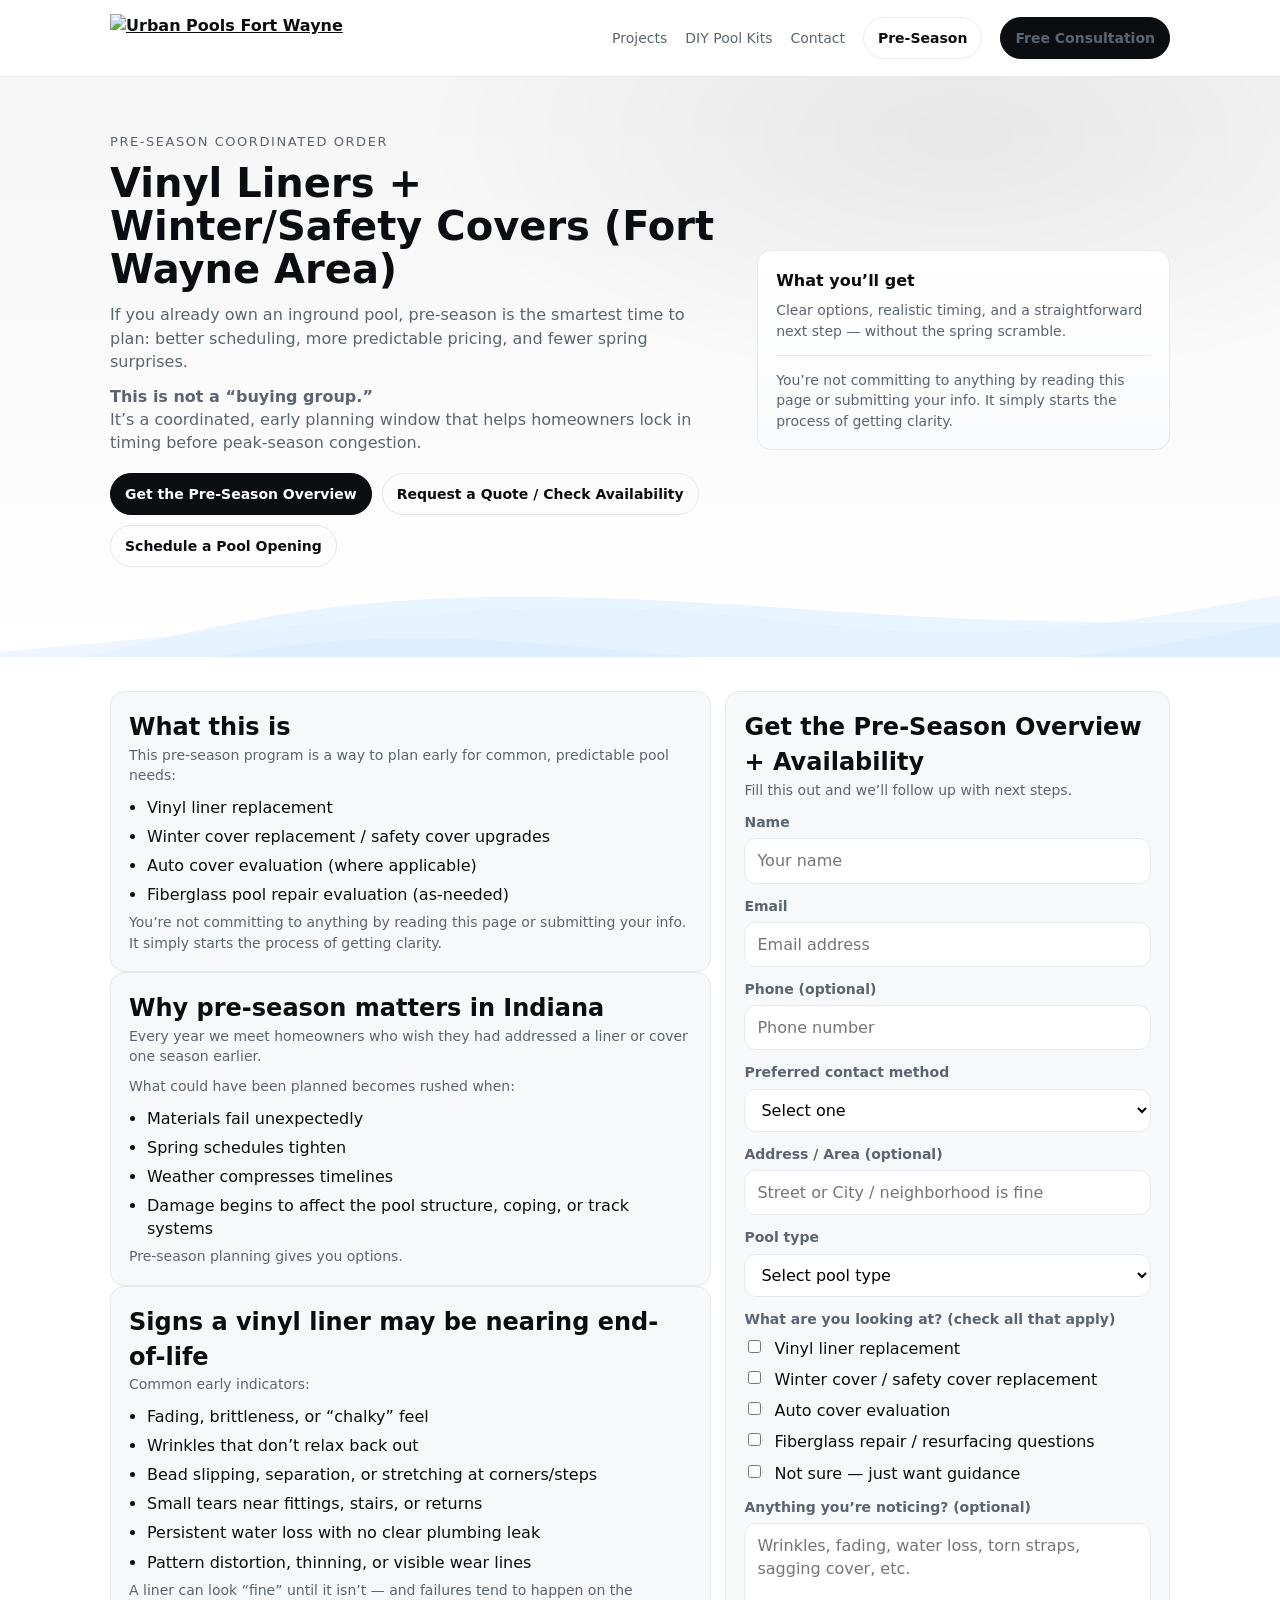
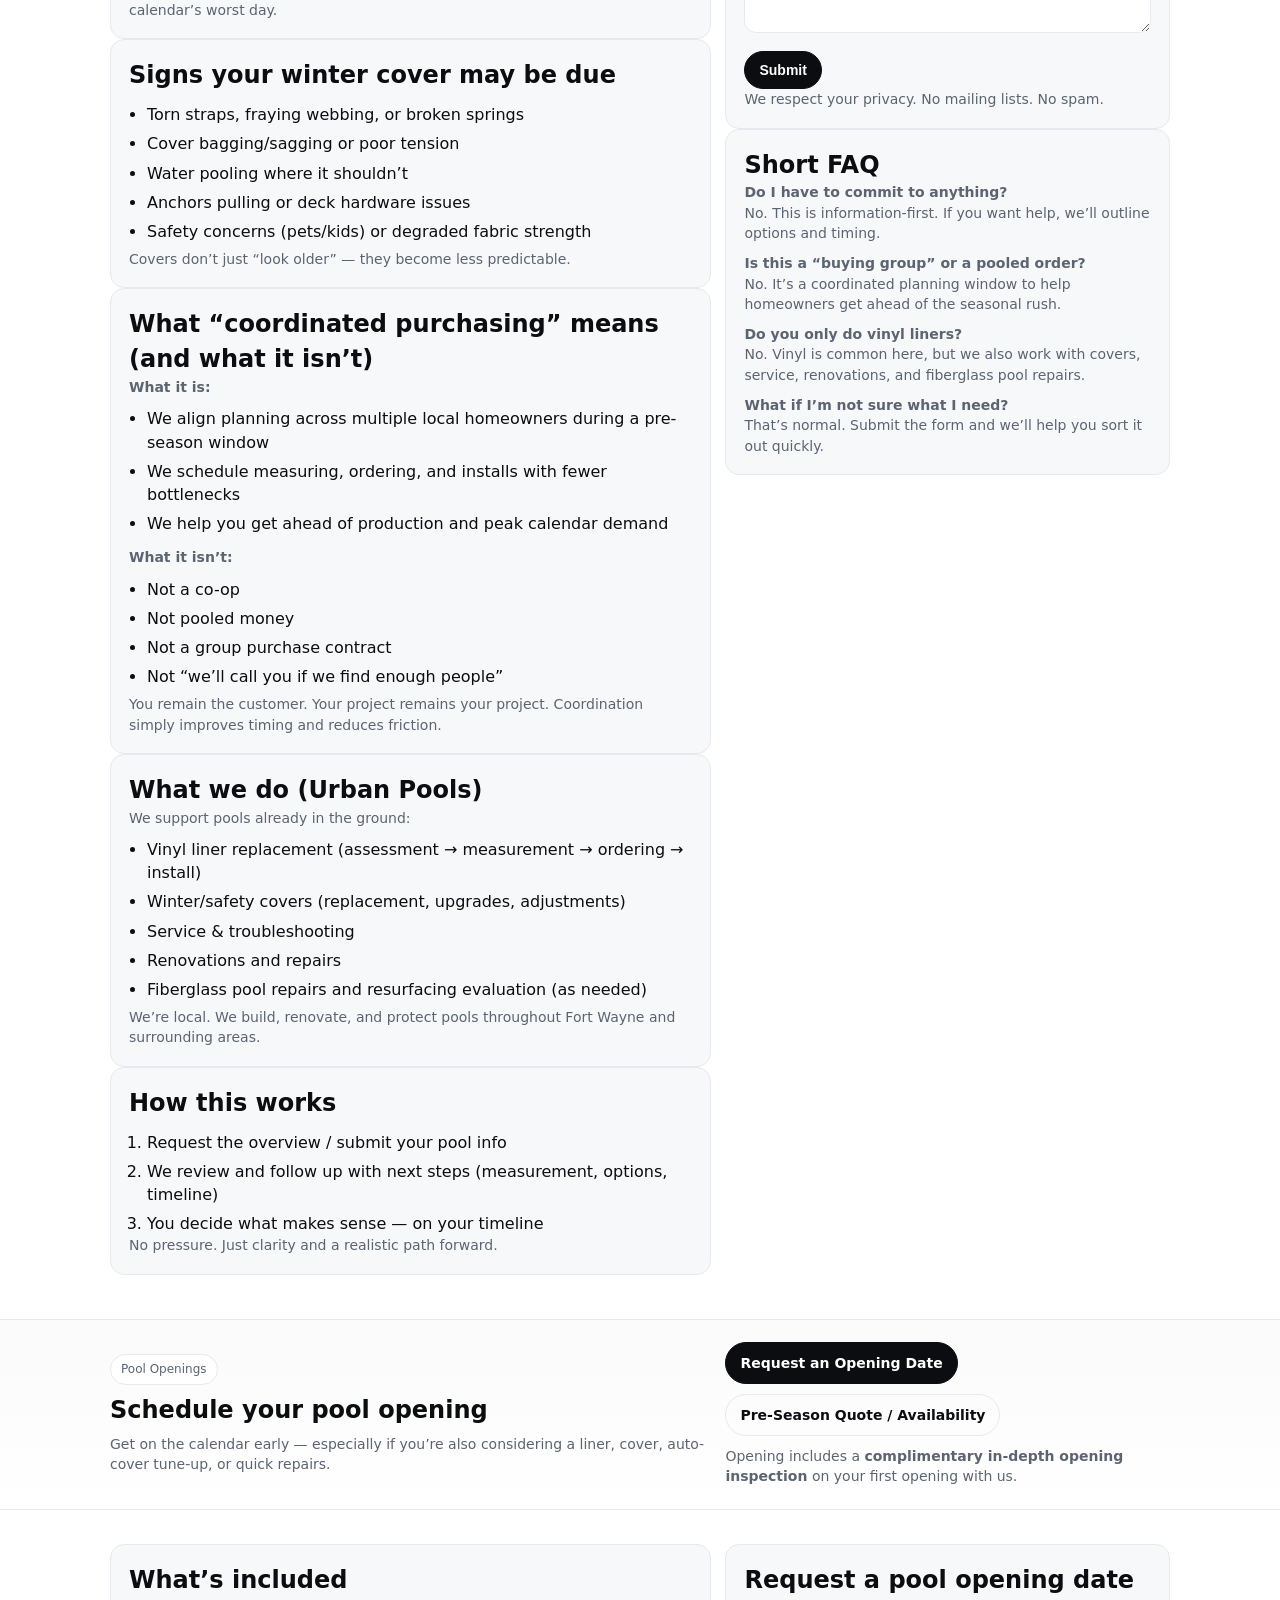
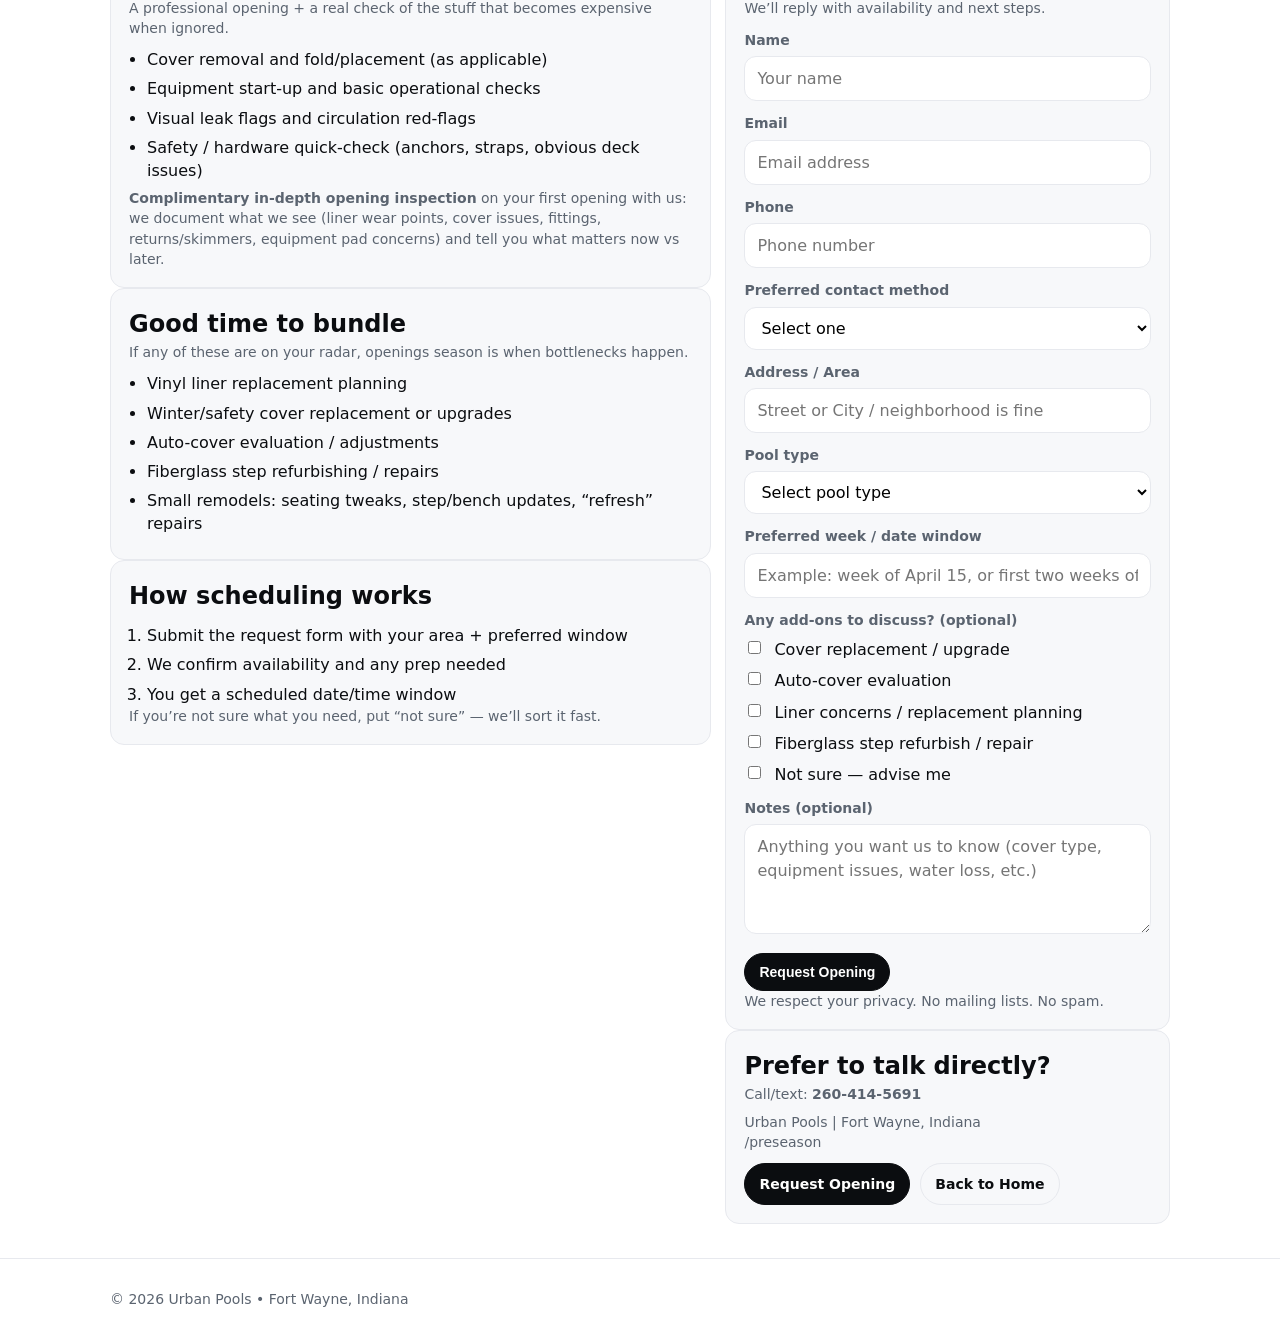
==== openings/index.html @ f2792ec3 "Add Spring Openings top bar + CSS styles" ====
<!doctype html>
<html lang="en">
<head>
  <meta charset="utf-8" />
  <meta name="viewport" content="width=device-width, initial-scale=1" />

  <link rel="icon" href="/favicon.ico" sizes="any">
  <link rel="icon" type="image/png" sizes="32x32" href="/favicon-32x32.png">
  <link rel="icon" type="image/png" sizes="16x16" href="/favicon-16x16.png">
  <link rel="apple-touch-icon" href="/apple-touch-icon.png">

  <title>Pre-Season + Openings | Urban Pools Fort Wayne</title>
  <meta name="description" content="Pre-season planning for vinyl liners and winter/safety covers — plus pool opening scheduling in the Fort Wayne area." />

  <link rel="stylesheet" href="../assets/site.css?v=6" />

  <style>
    /* Page-only layout helpers (keeps shared CSS clean) */
    .twoColPage{
      display:grid;
      grid-template-columns: 1.15fr .85fr;
      gap:14px;
      align-items:start;
    }
    .btnRow{display:flex; gap:10px; flex-wrap:wrap}
    .bullets{margin:10px 0 0; padding-left:18px}
    .bullets li{margin-bottom:6px}
    .fineNote{margin:10px 0 0; color:var(--muted); font-size:14px}
    .field{margin:12px 0}
    .label{display:block; font-weight:600; font-size:14px; margin:0 0 6px}
    .input, .select, .textarea{
      width:100%;
      padding:10px 12px;
      border:1px solid var(--line);
      border-radius:12px;
      font:inherit;
      background:#fff;
    }
    .textarea{min-height:110px; resize:vertical}
    .checkRow{display:flex; gap:10px; align-items:flex-start; margin:8px 0}
    .checkRow input{margin-top:3px}
    .divider{height:1px; background:var(--line); margin:14px 0}
    .ctaMini{font-size:14px; color:var(--muted); margin:8px 0 0}
    .anchor{scroll-margin-top:90px}

    /* Visual separation (no photos needed) */
    .band{
      border-top:1px solid var(--line);
      border-bottom:1px solid var(--line);
      background: linear-gradient(180deg, rgba(11,13,16,.02), rgba(11,13,16,0));
      padding:22px 0;
      margin:10px 0 0;
    }
    .bandGrid{
      display:grid;
      grid-template-columns: 1.15fr .85fr;
      gap:14px;
      align-items:center;
    }
    .tag{
      display:inline-flex;
      font-size:12px;
      color:var(--muted);
      padding:6px 10px;
      border-radius:999px;
      border:1px solid var(--line);
      background:#fff;
      margin-bottom:8px;
    }

    @media (max-width:900px){
      .twoColPage{grid-template-columns:1fr}
      .bandGrid{grid-template-columns:1fr}
    }
  </style>
</head>

<body>

<header>
  <div class="wrap">
    <div class="nav">
      <div class="brand">
        <a href="/" aria-label="Urban Pools Fort Wayne">
          <img src="/assets/urban-pools-logo.png" alt="Urban Pools Fort Wayne" style="height:48px; display:block;" />
        </a>
      </div>

      <button class="menuBtn" aria-label="Open menu" aria-expanded="false" aria-controls="mobileNav">
        Menu
      </button>

      <nav class="links" aria-label="Primary">
        <a href="../#projects">Projects</a>
        <a href="../#diy">DIY Pool Kits</a>
        <a href="../#contact">Contact</a>
        <a class="btn secondary" href="./">Pre-Season</a>
        <a class="btn" href="../#contact">Free Consultation</a>
      </nav>
    </div>

    <nav class="mobileNav" id="mobileNav" aria-label="Mobile navigation">
      <a href="../#projects">Projects</a>
      <a href="../#diy">DIY Pool Kits</a>
      <a href="../#contact">Contact</a>
      <a href="./">Pre-Season</a>
      <a href="../#contact">Free Consultation</a>
    </nav>
  </div>
</header>

<main>

  <!-- HERO -->
  <section class="hero">
    <div class="wrap">
      <div class="heroGrid" style="grid-template-columns: 1.2fr .8fr;">
        <div>
          <div class="kicker">Pre-Season Coordinated Order</div>
          <h1>Vinyl Liners + Winter/Safety Covers (Fort Wayne Area)</h1>
          <p class="lead">
            If you already own an inground pool, pre-season is the smartest time to plan:
            better scheduling, more predictable pricing, and fewer spring surprises.
          </p>
          <p class="lead" style="margin-top:-6px;">
            <strong>This is not a “buying group.”</strong><br/>
            It’s a coordinated, early planning window that helps homeowners lock in timing before peak-season congestion.
          </p>

          <div class="btnRow">
            <a class="btn" href="#overview">Get the Pre-Season Overview</a>
            <a class="btn secondary" href="#preseason-form">Request a Quote / Check Availability</a>
            <a class="btn secondary" href="#openings">Schedule a Pool Opening</a>
          </div>
        </div>

        <aside class="heroCard" aria-label="Quick summary">
          <strong>What you’ll get</strong>
          <p>
            Clear options, realistic timing, and a straightforward next step — without the spring scramble.
          </p>
          <div class="divider"></div>
          <p class="fineNote">
            You’re not committing to anything by reading this page or submitting your info. It simply starts the process of getting clarity.
          </p>
        </aside>
      </div>
    </div>
  </section>

  <!-- PRESEASON CONTENT + FORM -->
  <section class="section">
    <div class="wrap">
      <div class="twoColPage">

        <!-- LEFT: CONTENT -->
        <div>

          <div class="card anchor" id="overview">
            <h2>What this is</h2>
            <p class="sub">This pre-season program is a way to plan early for common, predictable pool needs:</p>
            <ul class="bullets">
              <li>Vinyl liner replacement</li>
              <li>Winter cover replacement / safety cover upgrades</li>
              <li>Auto cover evaluation (where applicable)</li>
              <li>Fiberglass pool repair evaluation (as-needed)</li>
            </ul>
            <p class="fineNote">
              You’re not committing to anything by reading this page or submitting your info. It simply starts the process of getting clarity.
            </p>
          </div>

          <div class="card">
            <h2>Why pre-season matters in Indiana</h2>
            <p class="sub">Every year we meet homeowners who wish they had addressed a liner or cover one season earlier.</p>
            <p style="margin:10px 0 0">What could have been planned becomes rushed when:</p>
            <ul class="bullets">
              <li>Materials fail unexpectedly</li>
              <li>Spring schedules tighten</li>
              <li>Weather compresses timelines</li>
              <li>Damage begins to affect the pool structure, coping, or track systems</li>
            </ul>
            <p class="fineNote">Pre-season planning gives you options.</p>
          </div>

          <div class="card">
            <h2>Signs a vinyl liner may be nearing end-of-life</h2>
            <p class="sub">Common early indicators:</p>
            <ul class="bullets">
              <li>Fading, brittleness, or “chalky” feel</li>
              <li>Wrinkles that don’t relax back out</li>
              <li>Bead slipping, separation, or stretching at corners/steps</li>
              <li>Small tears near fittings, stairs, or returns</li>
              <li>Persistent water loss with no clear plumbing leak</li>
              <li>Pattern distortion, thinning, or visible wear lines</li>
            </ul>
            <p class="fineNote">
              A liner can look “fine” until it isn’t — and failures tend to happen on the calendar’s worst day.
            </p>
          </div>

          <div class="card">
            <h2>Signs your winter cover may be due</h2>
            <ul class="bullets">
              <li>Torn straps, fraying webbing, or broken springs</li>
              <li>Cover bagging/sagging or poor tension</li>
              <li>Water pooling where it shouldn’t</li>
              <li>Anchors pulling or deck hardware issues</li>
              <li>Safety concerns (pets/kids) or degraded fabric strength</li>
            </ul>
            <p class="fineNote">Covers don’t just “look older” — they become less predictable.</p>
          </div>

          <div class="card">
            <h2>What “coordinated purchasing” means (and what it isn’t)</h2>

            <p class="sub" style="margin-top:0"><strong>What it is:</strong></p>
            <ul class="bullets">
              <li>We align planning across multiple local homeowners during a pre-season window</li>
              <li>We schedule measuring, ordering, and installs with fewer bottlenecks</li>
              <li>We help you get ahead of production and peak calendar demand</li>
            </ul>

            <p class="sub" style="margin-top:12px"><strong>What it isn’t:</strong></p>
            <ul class="bullets">
              <li>Not a co-op</li>
              <li>Not pooled money</li>
              <li>Not a group purchase contract</li>
              <li>Not “we’ll call you if we find enough people”</li>
            </ul>

            <p class="fineNote">
              You remain the customer. Your project remains your project. Coordination simply improves timing and reduces friction.
            </p>
          </div>

          <div class="card">
            <h2>What we do (Urban Pools)</h2>
            <p class="sub">We support pools already in the ground:</p>
            <ul class="bullets">
              <li>Vinyl liner replacement (assessment → measurement → ordering → install)</li>
              <li>Winter/safety covers (replacement, upgrades, adjustments)</li>
              <li>Service & troubleshooting</li>
              <li>Renovations and repairs</li>
              <li>Fiberglass pool repairs and resurfacing evaluation (as needed)</li>
            </ul>
            <p class="fineNote">We’re local. We build, renovate, and protect pools throughout Fort Wayne and surrounding areas.</p>
          </div>

          <div class="card">
            <h2>How this works</h2>
            <ol style="margin:10px 0 0; padding-left:18px">
              <li style="margin-bottom:6px">Request the overview / submit your pool info</li>
              <li style="margin-bottom:6px">We review and follow up with next steps (measurement, options, timeline)</li>
              <li>You decide what makes sense — on your timeline</li>
            </ol>
            <p class="fineNote">No pressure. Just clarity and a realistic path forward.</p>
          </div>

        </div>

        <!-- RIGHT: PRESEASON FORM + FAQ -->
        <div>

          <div class="card anchor" id="preseason-form">
            <h2>Get the Pre-Season Overview + Availability</h2>
            <p class="sub">Fill this out and we’ll follow up with next steps.</p>

            <form action="https://formspree.io/f/mwvvewyq" method="POST">
              <div class="field">
                <label class="label" for="ps_name">Name</label>
                <input class="input" id="ps_name" name="name" type="text" placeholder="Your name" autocomplete="name" required />
              </div>

              <div class="field">
                <label class="label" for="ps_email">Email</label>
                <input class="input" id="ps_email" name="email" type="email" placeholder="Email address" autocomplete="email" required />
              </div>

              <div class="field">
                <label class="label" for="ps_phone">Phone (optional)</label>
                <input class="input" id="ps_phone" name="phone" type="tel" placeholder="Phone number" autocomplete="tel" />
              </div>

              <div class="field">
                <label class="label" for="ps_preferred_contact">Preferred contact method</label>
                <select class="select" id="ps_preferred_contact" name="preferred_contact" required>
                  <option value="">Select one</option>
                  <option value="Email">Email</option>
                  <option value="Text">Text</option>
                  <option value="Either">Either is fine</option>
                </select>
              </div>

              <div class="field">
                <label class="label" for="ps_area">Address / Area (optional)</label>
                <input class="input" id="ps_area" name="area" type="text" placeholder="Street or City / neighborhood is fine" autocomplete="street-address" />
              </div>

              <div class="field">
                <label class="label" for="ps_pool_type">Pool type</label>
                <select class="select" id="ps_pool_type" name="pool_type" required>
                  <option value="">Select pool type</option>
                  <option value="Vinyl">Vinyl</option>
                  <option value="Fiberglass">Fiberglass</option>
                  <option value="Concrete">Concrete</option>
                  <option value="Not sure">Not sure</option>
                </select>
              </div>

              <div class="field">
                <div class="label">What are you looking at? (check all that apply)</div>

                <label class="checkRow">
                  <input type="checkbox" name="interests" value="Vinyl liner replacement" />
                  <span>Vinyl liner replacement</span>
                </label>

                <label class="checkRow">
                  <input type="checkbox" name="interests" value="Winter / safety cover replacement" />
                  <span>Winter cover / safety cover replacement</span>
                </label>

                <label class="checkRow">
                  <input type="checkbox" name="interests" value="Auto cover evaluation" />
                  <span>Auto cover evaluation</span>
                </label>

                <label class="checkRow">
                  <input type="checkbox" name="interests" value="Fiberglass repair / resurfacing questions" />
                  <span>Fiberglass repair / resurfacing questions</span>
                </label>

                <label class="checkRow">
                  <input type="checkbox" name="interests" value="Not sure — guidance" />
                  <span>Not sure — just want guidance</span>
                </label>
              </div>

              <div class="field">
                <label class="label" for="ps_message">Anything you’re noticing? (optional)</label>
                <textarea class="textarea" id="ps_message" name="message" placeholder="Wrinkles, fading, water loss, torn straps, sagging cover, etc."></textarea>
              </div>

              <input type="hidden" name="_subject" value="Urban Pools – Pre-Season Lead" />
              <input type="hidden" name="source" value="Preseason Page Form" />

              <button class="btn" type="submit">Submit</button>
              <p class="ctaMini">We respect your privacy. No mailing lists. No spam.</p>
            </form>
          </div>

          <div class="card">
            <h2>Short FAQ</h2>

            <p style="margin:0 0 10px">
              <strong>Do I have to commit to anything?</strong><br/>
              <span style="color:var(--muted)">No. This is information-first. If you want help, we’ll outline options and timing.</span>
            </p>

            <p style="margin:0 0 10px">
              <strong>Is this a “buying group” or a pooled order?</strong><br/>
              <span style="color:var(--muted)">No. It’s a coordinated planning window to help homeowners get ahead of the seasonal rush.</span>
            </p>

            <p style="margin:0 0 10px">
              <strong>Do you only do vinyl liners?</strong><br/>
              <span style="color:var(--muted)">No. Vinyl is common here, but we also work with covers, service, renovations, and fiberglass pool repairs.</span>
            </p>

            <p style="margin:0">
              <strong>What if I’m not sure what I need?</strong><br/>
              <span style="color:var(--muted)">That’s normal. Submit the form and we’ll help you sort it out quickly.</span>
            </p>
          </div>

        </div>

      </div>
    </div>
  </section>

  <!-- OPENINGS BAND (VISUAL BREAK) -->
  <section class="band anchor" id="openings">
    <div class="wrap">
      <div class="bandGrid">
        <div>
          <span class="tag">Pool Openings</span>
          <h2 style="margin:0 0 6px">Schedule your pool opening</h2>
          <p class="sub" style="margin:0">
            Get on the calendar early — especially if you’re also considering a liner, cover, auto-cover tune-up, or quick repairs.
          </p>
        </div>
        <div>
          <div class="btnRow" style="justify-content:flex-start">
            <a class="btn" href="#openings-form">Request an Opening Date</a>
            <a class="btn secondary" href="#preseason-form">Pre-Season Quote / Availability</a>
          </div>
          <p class="fineNote" style="margin-top:10px">
            Opening includes a <strong>complimentary in-depth opening inspection</strong> on your first opening with us.
          </p>
        </div>
      </div>
    </div>
  </section>

  <!-- OPENINGS DETAILS + FORM -->
  <section class="section">
    <div class="wrap">
      <div class="twoColPage">

        <!-- LEFT: OPENINGS CONTENT -->
        <div>

          <div class="card">
            <h2>What’s included</h2>
            <p class="sub">A professional opening + a real check of the stuff that becomes expensive when ignored.</p>
            <ul class="bullets">
              <li>Cover removal and fold/placement (as applicable)</li>
              <li>Equipment start-up and basic operational checks</li>
              <li>Visual leak flags and circulation red-flags</li>
              <li>Safety / hardware quick-check (anchors, straps, obvious deck issues)</li>
            </ul>
            <p class="fineNote">
              <strong>Complimentary in-depth opening inspection</strong> on your first opening with us:
              we document what we see (liner wear points, cover issues, fittings, returns/skimmers, equipment pad concerns)
              and tell you what matters now vs later.
            </p>
          </div>

          <div class="card">
            <h2>Good time to bundle</h2>
            <p class="sub">If any of these are on your radar, openings season is when bottlenecks happen.</p>
            <ul class="bullets">
              <li>Vinyl liner replacement planning</li>
              <li>Winter/safety cover replacement or upgrades</li>
              <li>Auto-cover evaluation / adjustments</li>
              <li>Fiberglass step refurbishing / repairs</li>
              <li>Small remodels: seating tweaks, step/bench updates, “refresh” repairs</li>
            </ul>
          </div>

          <div class="card">
            <h2>How scheduling works</h2>
            <ol style="margin:10px 0 0; padding-left:18px">
              <li style="margin-bottom:6px">Submit the request form with your area + preferred window</li>
              <li style="margin-bottom:6px">We confirm availability and any prep needed</li>
              <li>You get a scheduled date/time window</li>
            </ol>
            <p class="fineNote">If you’re not sure what you need, put “not sure” — we’ll sort it fast.</p>
          </div>

        </div>

        <!-- RIGHT: OPENINGS FORM -->
        <div>

          <div class="card anchor" id="openings-form">
            <h2>Request a pool opening date</h2>
            <p class="sub">We’ll reply with availability and next steps.</p>

            <form action="https://formspree.io/f/mwvvewyq" method="POST">

              <div class="field">
                <label class="label" for="op_name">Name</label>
                <input class="input" id="op_name" name="name" type="text" placeholder="Your name" autocomplete="name" required />
              </div>

              <div class="field">
                <label class="label" for="op_email">Email</label>
                <input class="input" id="op_email" name="email" type="email" placeholder="Email address" autocomplete="email" required />
              </div>

              <div class="field">
                <label class="label" for="op_phone">Phone</label>
                <input class="input" id="op_phone" name="phone" type="tel" placeholder="Phone number" autocomplete="tel" required />
              </div>

              <div class="field">
                <label class="label" for="op_preferred_contact">Preferred contact method</label>
                <select class="select" id="op_preferred_contact" name="preferred_contact" required>
                  <option value="">Select one</option>
                  <option value="Text">Text</option>
                  <option value="Email">Email</option>
                  <option value="Either">Either is fine</option>
                </select>
              </div>

              <div class="field">
                <label class="label" for="op_area">Address / Area</label>
                <input class="input" id="op_area" name="area" type="text" placeholder="Street or City / neighborhood is fine" autocomplete="street-address" required />
              </div>

              <div class="field">
                <label class="label" for="op_pool_type">Pool type</label>
                <select class="select" id="op_pool_type" name="pool_type" required>
                  <option value="">Select pool type</option>
                  <option value="Vinyl">Vinyl</option>
                  <option value="Fiberglass">Fiberglass</option>
                  <option value="Concrete">Concrete</option>
                  <option value="Not sure">Not sure</option>
                </select>
              </div>

              <div class="field">
                <label class="label" for="op_window">Preferred week / date window</label>
                <input class="input" id="op_window" name="preferred_window" type="text" placeholder="Example: week of April 15, or first two weeks of May" required />
              </div>

              <div class="field">
                <div class="label">Any add-ons to discuss? (optional)</div>

                <label class="checkRow">
                  <input type="checkbox" name="openings_addons" value="Cover replacement / upgrade" />
                  <span>Cover replacement / upgrade</span>
                </label>

                <label class="checkRow">
                  <input type="checkbox" name="openings_addons" value="Auto-cover evaluation" />
                  <span>Auto-cover evaluation</span>
                </label>

                <label class="checkRow">
                  <input type="checkbox" name="openings_addons" value="Liner concerns / replacement planning" />
                  <span>Liner concerns / replacement planning</span>
                </label>

                <label class="checkRow">
                  <input type="checkbox" name="openings_addons" value="Fiberglass step refurbish / repair" />
                  <span>Fiberglass step refurbish / repair</span>
                </label>

                <label class="checkRow">
                  <input type="checkbox" name="openings_addons" value="Not sure — advise me" />
                  <span>Not sure — advise me</span>
                </label>
              </div>

              <div class="field">
                <label class="label" for="op_message">Notes (optional)</label>
                <textarea class="textarea" id="op_message" name="message" placeholder="Anything you want us to know (cover type, equipment issues, water loss, etc.)"></textarea>
              </div>

              <input type="hidden" name="_subject" value="Urban Pools – Pool Opening Request" />
              <input type="hidden" name="source" value="Preseason Page – Openings Form" />

              <button class="btn" type="submit">Request Opening</button>
              <p class="ctaMini">We respect your privacy. No mailing lists. No spam.</p>

            </form>
          </div>

          <div class="card">
            <h2>Prefer to talk directly?</h2>
            <p class="sub">Call/text: <strong>260-414-5691</strong></p>
            <p class="fineNote" style="margin-top:8px">
              Urban Pools | Fort Wayne, Indiana<br/>
              <span style="color:var(--muted)">/preseason</span>
            </p>
            <div class="btnRow" style="margin-top:10px">
              <a class="btn" href="#openings-form">Request Opening</a>
              <a class="btn secondary" href="../">Back to Home</a>
            </div>
          </div>

        </div>

      </div>
    </div>
  </section>

</main>

<footer>
  <div class="wrap">
    © <span id="y"></span> Urban Pools • Fort Wayne, Indiana
  </div>
</footer>

<script>
  document.getElementById("y").textContent = new Date().getFullYear();

  const btn = document.querySelector(".menuBtn");
  const mobileNav = document.getElementById("mobileNav");

  if (btn && mobileNav) {
    btn.addEventListener("click", () => {
      const open = mobileNav.style.display === "block";
      mobileNav.style.display = open ? "none" : "block";
      btn.setAttribute("aria-expanded", open ? "false" : "true");
      btn.textContent = open ? "Menu" : "Close";
    });
  }
</script>

</body>
</html>
---- assets/site.css ----
:root{
  --bg:#ffffff;
  --text:#0b0d10;
  --muted:#5b6470;
  --line:#e7e9ee;
  --card:#f7f8fa;
  --btn:#0b0d10;
  --btnText:#ffffff;
  --max:1100px;
  --r:14px;
}

*{box-sizing:border-box}

body{
  margin:0;
  font-family: ui-sans-serif, system-ui, -apple-system, Segoe UI, Roboto, Arial;
  color:var(--text);
  background:var(--bg);
  line-height:1.45;
}

a{color:inherit}
.wrap{max-width:var(--max); margin:0 auto; padding:0 20px}

/* HEADER */
header{
  position:sticky; top:0; z-index:30;
  background:rgba(255,255,255,.92);
  border-bottom:1px solid var(--line);
}
.nav{
  display:flex; align-items:center; justify-content:space-between;
  padding:14px 0;
  gap:14px;
}
.brand{
  font-weight:700;
  white-space:nowrap;
  overflow:hidden;
  text-overflow:ellipsis;
  max-width:60vw;
}
.links{display:flex; gap:18px; align-items:center; font-size:14px}
.links a{text-decoration:none; color:var(--muted)}
.links a:hover{color:var(--text)}

/* BUTTONS */
.btn{
  display:inline-flex;
  align-items:center;
  justify-content:center;
  padding:10px 14px;
  border-radius:999px;
  background:var(--btn);
  color:var(--btnText);
  text-decoration:none;
  font-weight:600;
  font-size:14px;
  border:1px solid var(--btn);
  white-space:nowrap;
}
.btn.secondary{
  background:transparent;
  color:var(--text);
  border:1px solid var(--line);
}

.btnRow{display:flex; gap:10px; flex-wrap:wrap}

/* Mobile menu */
.menuBtn{
  display:none;
  padding:10px 14px;
  border-radius:999px;
  border:1px solid var(--line);
  background:#fff;
  font-weight:600;
  font-size:14px;
  white-space:nowrap;
}
.mobileNav{
  display:none;
  border-top:1px solid var(--line);
  padding:10px 0 14px;
}
.mobileNav a{
  display:block;
  padding:10px 0;
  text-decoration:none;
  color:var(--text);
}
.mobileNav a + a{ border-top:1px solid var(--line); }

/* HERO (graphic wave background) */
.hero{
  position:relative;
  overflow:hidden;
  padding:56px 0 90px;
  background:
    radial-gradient(900px 420px at 75% 10%, rgba(0,0,0,.06), transparent 60%),
    linear-gradient(180deg, rgba(11,13,16,.04), rgba(11,13,16,0));
}

/* IMPORTANT: wave BEHIND content */
.hero::after{
  content:"";
  position:absolute;
  left:0; right:0;
  bottom:-80px;
  height:260px;
  background-repeat:no-repeat;
  background-position:center bottom;
  background-size:cover;
  opacity:.70;
  pointer-events:none;
  z-index:0; /* behind */
  background-image:url("data:image/svg+xml,%3Csvg xmlns='http://www.w3.org/2000/svg' viewBox='0 0 1440 320'%3E%3Cpath fill='%23e7f2ff' d='M0,224L60,218.7C120,213,240,203,360,192C480,181,600,171,720,176C840,181,960,203,1080,202.7C1200,203,1320,181,1380,170.7L1440,160L1440,320L0,320Z'/%3E%3Cpath fill='%23d6ecff' fill-opacity='.75' d='M0,256L60,240C120,224,240,192,360,176C480,160,600,160,720,165.3C840,171,960,181,1080,186.7C1200,192,1320,192,1380,192L1440,192L1440,320L0,320Z'/%3E%3Cpath fill='%23c5e4ff' fill-opacity='.55' d='M0,288L60,272C120,256,240,224,360,213.3C480,203,600,213,720,224C840,235,960,245,1080,240C1200,235,1320,213,1380,202.7L1440,192L1440,320L0,320Z'/%3E%3C/svg%3E");
}

/* Content above wave */
.hero .wrap{ position:relative; z-index:2; }

.heroGrid{
  display:grid;
  grid-template-columns: 1fr; /* default for single-column pages */
  gap:28px;
  align-items:center;
}

/* Only home page uses this */
.heroGrid.twoCol{
  grid-template-columns: 1.2fr .8fr;
}

.heroCard{
  border:1px solid var(--line);
  background:linear-gradient(180deg,#fff, #fafbfc);
  border-radius:var(--r);
  padding:18px;
}
.heroCard strong{display:block; margin-bottom:8px}
.heroCard p{margin:0; color:var(--muted); font-size:14px}

.kicker{color:var(--muted); font-size:13px; letter-spacing:.12em; text-transform:uppercase}
h1{margin:10px 0 12px; font-size:40px; line-height:1.08}
.lead{margin:0 0 18px; color:var(--muted); font-size:16px}

.note{margin:14px 0 0; color:var(--muted); font-size:14px}

.pillRow{display:flex; flex-wrap:wrap; gap:8px; margin:10px 0 22px}
.pill{
  font-size:12px;
  color:var(--muted);
  padding:7px 10px;
  border-radius:999px;
  border:1px solid var(--line);
  background:#fff;
}

/* CONTENT */
.section{padding:34px 0}

.sectionHead{
  display:flex;
  align-items:flex-end;
  justify-content:space-between;
  gap:14px;
  margin-bottom:14px;
}

h2{margin:0; font-size:24px}
.sub{margin:0; color:var(--muted); font-size:14px}

.grid3{
  display:grid;
  grid-template-columns:repeat(3, 1fr);
  gap:14px;
}
.card{
  border:1px solid var(--line);
  background:var(--card);
  border-radius:var(--r);
  padding:18px;
  min-height:160px;
}
.card h3{margin:0 0 8px; font-size:16px}
.card p{margin:0; color:var(--muted); font-size:14px}

.bullets{margin:10px 0 0; padding-left:18px}
.bullets li{margin:0 0 6px}

/* CTA band */
.ctaBand{
  border-top:1px solid var(--line);
  border-bottom:1px solid var(--line);
  background:#fff;
  padding:22px 0;
}
.ctaRow{
  display:flex;
  align-items:center;
  justify-content:space-between;
  gap:14px;
  flex-wrap:wrap;
}
.ctaRow .left{ max-width:720px; }

/* Footer grid */
.footerGrid{
  display:grid;
  grid-template-columns: 1.2fr .8fr;
  gap:16px;
  align-items:start;
}

.fine{font-size:12px; color:#7b8593}

footer{
  padding:30px 0;
  font-size:14px;
  color:var(--muted);
  border-top:1px solid var(--line);
}

/* --- Visual upgrades (imagery + form) --- */
.heroPhoto{
  width:100%;
  height:220px;
  object-fit:cover;
  border-radius:calc(var(--r) - 6px);
  border:1px solid var(--line);
  margin:0 0 12px;
}

.mediaCard{padding:0; overflow:hidden}
.mediaCard > h3, .mediaCard > p, .mediaCard > .fine{padding:0 18px}
.mediaCard > h3{margin-top:14px}
.mediaCard > p{padding-bottom:18px}

.cardPhoto{
  width:100%;
  height:160px;
  object-fit:cover;
  display:block;
  border-bottom:1px solid var(--line);
}

.contactGrid{
  display:grid;
  grid-template-columns: 1.2fr .8fr;
  gap:14px;
  align-items:start;
}
.stack{display:grid; gap:14px}

.contactForm{margin-top:14px}
.field{margin-bottom:12px}
.fieldRow{
  display:grid;
  grid-template-columns: 1fr 1fr;
  gap:12px;
}
.label{display:block; font-size:13px; color:var(--muted); margin:0 0 6px}
.input, .textarea, .select{
  width:100%;
  border:1px solid var(--line);
  border-radius:14px;
  padding:11px 12px;
  font:inherit;
  background:#fff;
}
.textarea{resize:vertical; min-height:110px}

/* =========================
   Top Openings Bar (temporary)
   ========================= */
.topBar{
  background:rgba(255,255,255,.96);
  border-bottom:1px solid var(--line);
}

.topBarRow{
  display:flex;
  align-items:center;
  justify-content:space-between;
  gap:14px;
  padding:10px 0;
}

.topBarLeft{
  display:flex;
  flex-direction:column;
  gap:4px;
  min-width: 280px;
}

.topBarKicker{
  color:var(--muted);
  font-size:12px;
  letter-spacing:.12em;
  text-transform:uppercase;
}

.topBarSub{
  color:var(--text);
  font-size:14px;
}

.topBarForm{
  display:flex;
  align-items:center;
  gap:10px;
  flex-wrap:wrap;
  justify-content:flex-end;
}

.topInput, .topSelect{
  border:1px solid var(--line);
  background:#fff;
  border-radius:999px;
  padding:10px 12px;
  font:inherit;
  font-size:14px;
  min-width: 180px;
}

.topSelect{ min-width: 200px; }

.topBtn{
  display:inline-flex;
  align-items:center;
  justify-content:center;
  padding:10px 14px;
  border-radius:999px;
  background:var(--btn);
  color:var(--btnText);
  border:1px solid var(--btn);
  font-weight:600;
  font-size:14px;
  cursor:pointer;
  white-space:nowrap;
}

.ctaMini{
  margin:10px 0 0;
  font-size:12px;
  color:#7b8593;
}

/* Accessibility helper */
.srOnly{
  position:absolute !important;
  width:1px; height:1px;
  padding:0; margin:-1px;
  overflow:hidden;
  clip:rect(0,0,0,0);
  white-space:nowrap;
  border:0;
}

@media (max-width:900px){
  h1{font-size:34px}
  .links{display:none}
  .menuBtn{display:inline-flex; align-items:center; justify-content:center;}
  .heroGrid.twoCol{ grid-template-columns:1fr; }
  .grid3{ grid-template-columns:1fr; }
  .footerGrid{ grid-template-columns:1fr; }
  .heroPhoto{height:200px}
  .contactGrid{grid-template-columns:1fr}
  .fieldRow{grid-template-columns:1fr}
  .cardPhoto{height:170px}

  .topBarRow{ flex-direction:column; align-items:flex-start; gap:10px; }
  .topBarLeft{ min-width: unset; }
  .topBarForm{ width:100%; justify-content:flex-start; }
  .topInput, .topSelect{ min-width:0; width:100%; }
  .topBtn{ width:100%; }
}

@media (min-width: 901px){
  .links{ display:flex; }
  .menuBtn{ display:none; }
  .mobileNav{ display:none !important; }
}
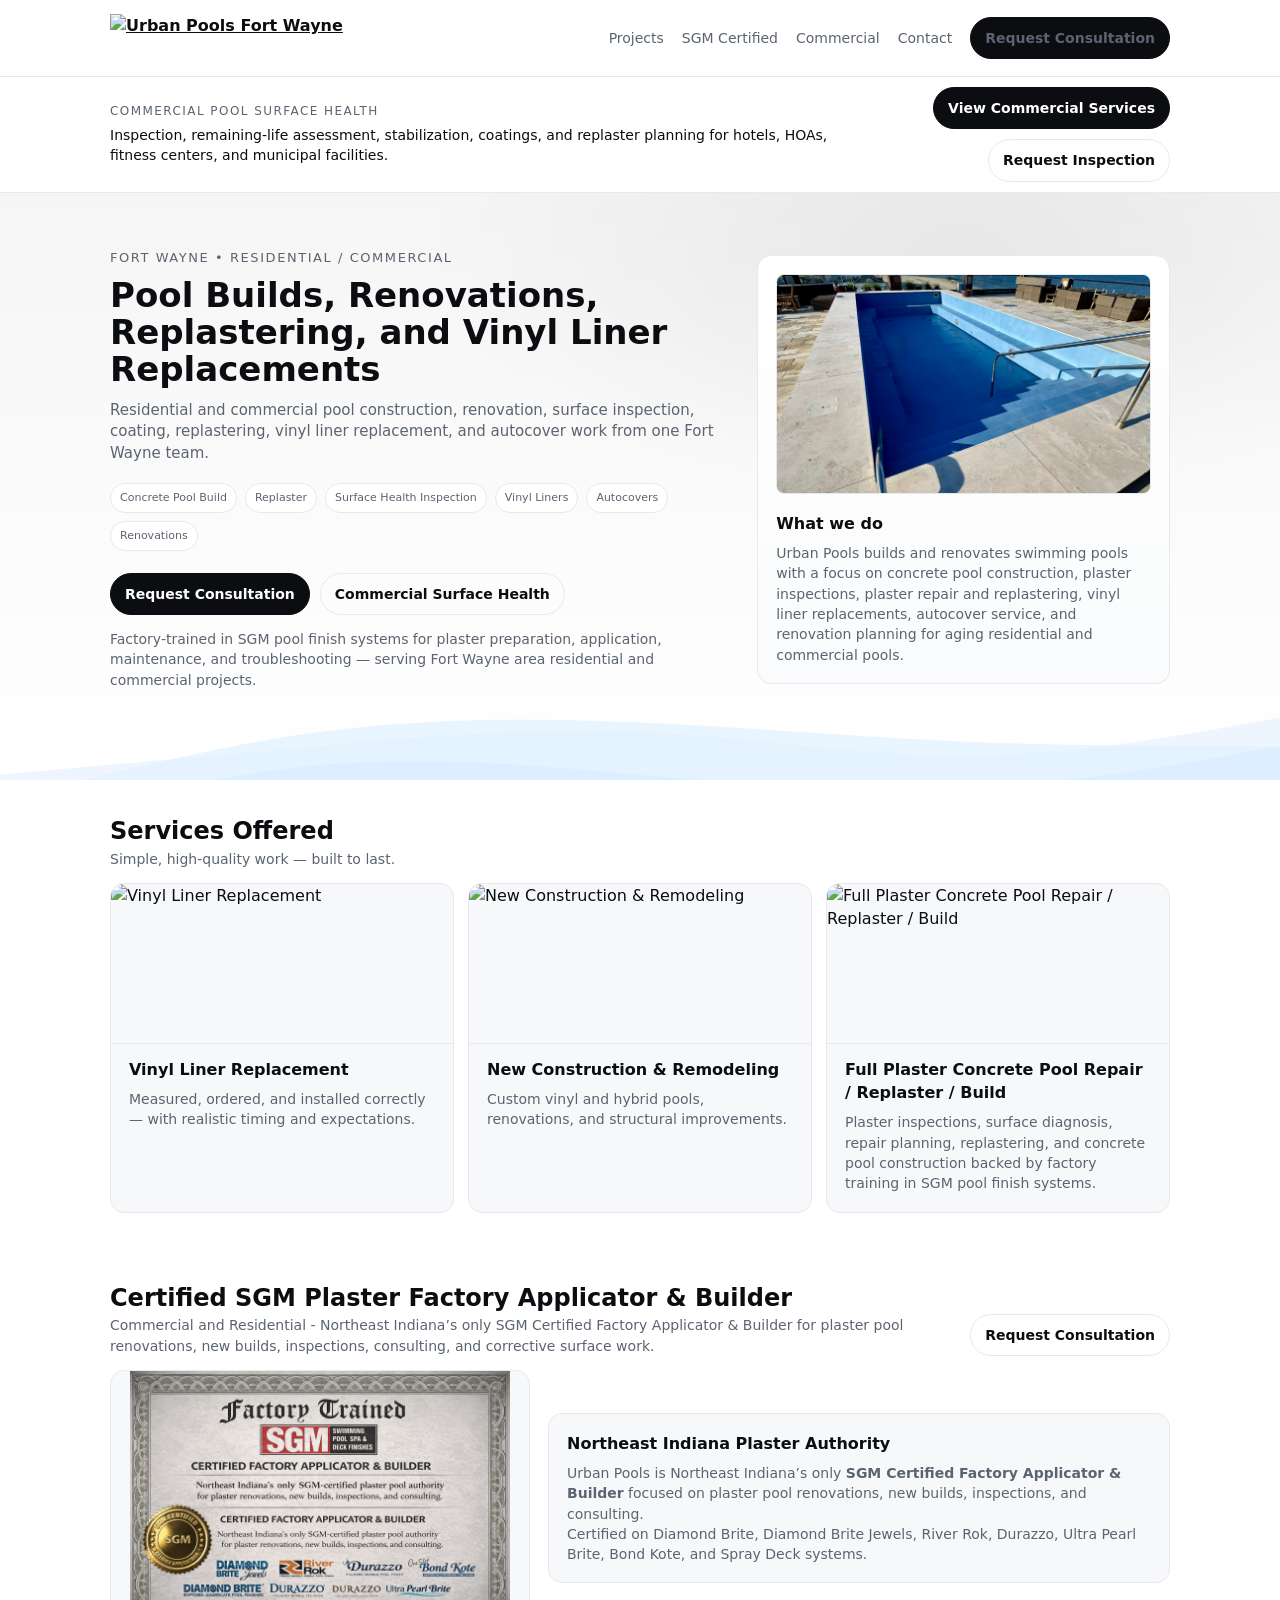
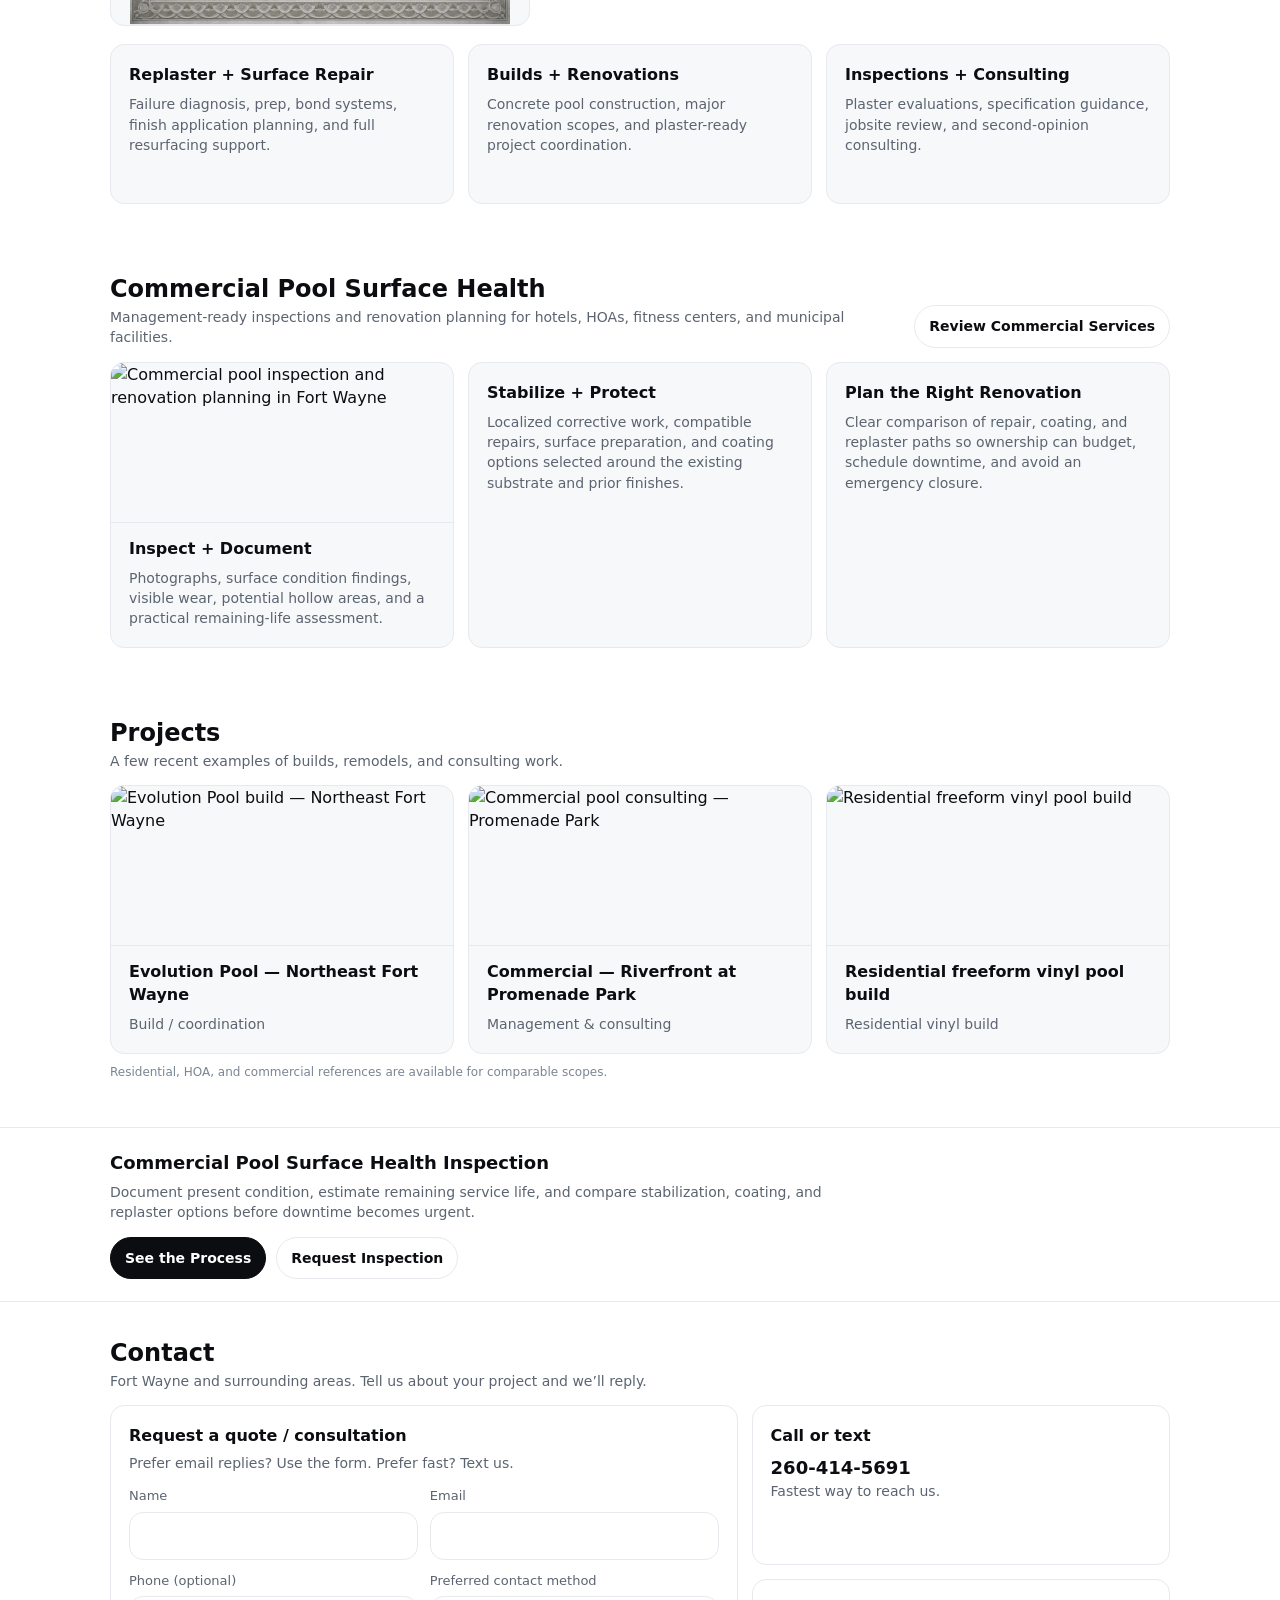
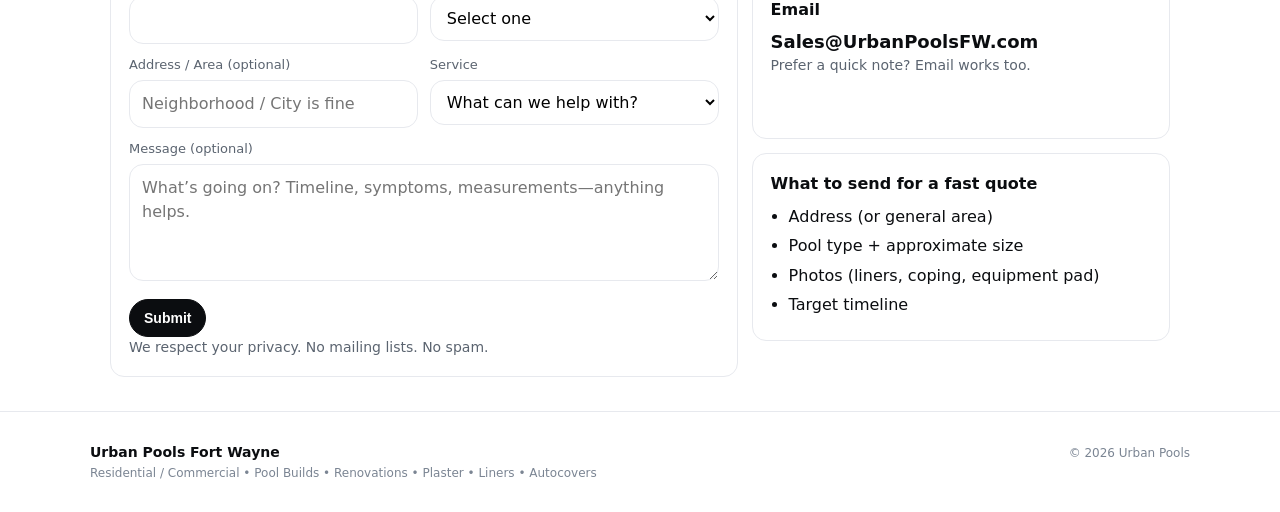
==== commit e6f32a56: "Replace seasonal content with commercial surface services" ====
--- a/openings/index.html
+++ b/openings/index.html
@@ -3,595 +3,16 @@
 <head>
   <meta charset="utf-8" />
   <meta name="viewport" content="width=device-width, initial-scale=1" />
-
-  <link rel="icon" href="/favicon.ico" sizes="any">
-  <link rel="icon" type="image/png" sizes="32x32" href="/favicon-32x32.png">
-  <link rel="icon" type="image/png" sizes="16x16" href="/favicon-16x16.png">
-  <link rel="apple-touch-icon" href="/apple-touch-icon.png">
-
-  <title>Pre-Season + Openings | Urban Pools Fort Wayne</title>
-  <meta name="description" content="Pre-season planning for vinyl liners and winter/safety covers — plus pool opening scheduling in the Fort Wayne area." />
-
-  <link rel="stylesheet" href="../assets/site.css?v=6" />
-
-  <style>
-    /* Page-only layout helpers (keeps shared CSS clean) */
-    .twoColPage{
-      display:grid;
-      grid-template-columns: 1.15fr .85fr;
-      gap:14px;
-      align-items:start;
-    }
-    .btnRow{display:flex; gap:10px; flex-wrap:wrap}
-    .bullets{margin:10px 0 0; padding-left:18px}
-    .bullets li{margin-bottom:6px}
-    .fineNote{margin:10px 0 0; color:var(--muted); font-size:14px}
-    .field{margin:12px 0}
-    .label{display:block; font-weight:600; font-size:14px; margin:0 0 6px}
-    .input, .select, .textarea{
-      width:100%;
-      padding:10px 12px;
-      border:1px solid var(--line);
-      border-radius:12px;
-      font:inherit;
-      background:#fff;
-    }
-    .textarea{min-height:110px; resize:vertical}
-    .checkRow{display:flex; gap:10px; align-items:flex-start; margin:8px 0}
-    .checkRow input{margin-top:3px}
-    .divider{height:1px; background:var(--line); margin:14px 0}
-    .ctaMini{font-size:14px; color:var(--muted); margin:8px 0 0}
-    .anchor{scroll-margin-top:90px}
-
-    /* Visual separation (no photos needed) */
-    .band{
-      border-top:1px solid var(--line);
-      border-bottom:1px solid var(--line);
-      background: linear-gradient(180deg, rgba(11,13,16,.02), rgba(11,13,16,0));
-      padding:22px 0;
-      margin:10px 0 0;
-    }
-    .bandGrid{
-      display:grid;
-      grid-template-columns: 1.15fr .85fr;
-      gap:14px;
-      align-items:center;
-    }
-    .tag{
-      display:inline-flex;
-      font-size:12px;
-      color:var(--muted);
-      padding:6px 10px;
-      border-radius:999px;
-      border:1px solid var(--line);
-      background:#fff;
-      margin-bottom:8px;
-    }
-
-    @media (max-width:900px){
-      .twoColPage{grid-template-columns:1fr}
-      .bandGrid{grid-template-columns:1fr}
-    }
-  </style>
+  <title>Urban Pools Fort Wayne</title>
+  <meta name="robots" content="noindex,follow" />
+  <link rel="canonical" href="https://urbanpoolsfw.com/" />
+  <meta http-equiv="refresh" content="0; url=/" />
+  <script>window.location.replace("/");</script>
 </head>
-
 <body>
-
-<header>
-  <div class="wrap">
-    <div class="nav">
-      <div class="brand">
-        <a href="/" aria-label="Urban Pools Fort Wayne">
-          <img src="/assets/urban-pools-logo.png" alt="Urban Pools Fort Wayne" style="height:48px; display:block;" />
-        </a>
-      </div>
-
-      <button class="menuBtn" aria-label="Open menu" aria-expanded="false" aria-controls="mobileNav">
-        Menu
-      </button>
-
-      <nav class="links" aria-label="Primary">
-        <a href="../#projects">Projects</a>
-        <a href="../#diy">DIY Pool Kits</a>
-        <a href="../#contact">Contact</a>
-        <a class="btn secondary" href="./">Pre-Season</a>
-        <a class="btn" href="../#contact">Free Consultation</a>
-      </nav>
-    </div>
-
-    <nav class="mobileNav" id="mobileNav" aria-label="Mobile navigation">
-      <a href="../#projects">Projects</a>
-      <a href="../#diy">DIY Pool Kits</a>
-      <a href="../#contact">Contact</a>
-      <a href="./">Pre-Season</a>
-      <a href="../#contact">Free Consultation</a>
-    </nav>
-  </div>
-</header>
-
-<main>
-
-  <!-- HERO -->
-  <section class="hero">
-    <div class="wrap">
-      <div class="heroGrid" style="grid-template-columns: 1.2fr .8fr;">
-        <div>
-          <div class="kicker">Pre-Season Coordinated Order</div>
-          <h1>Vinyl Liners + Winter/Safety Covers (Fort Wayne Area)</h1>
-          <p class="lead">
-            If you already own an inground pool, pre-season is the smartest time to plan:
-            better scheduling, more predictable pricing, and fewer spring surprises.
-          </p>
-          <p class="lead" style="margin-top:-6px;">
-            <strong>This is not a “buying group.”</strong><br/>
-            It’s a coordinated, early planning window that helps homeowners lock in timing before peak-season congestion.
-          </p>
-
-          <div class="btnRow">
-            <a class="btn" href="#overview">Get the Pre-Season Overview</a>
-            <a class="btn secondary" href="#preseason-form">Request a Quote / Check Availability</a>
-            <a class="btn secondary" href="#openings">Schedule a Pool Opening</a>
-          </div>
-        </div>
-
-        <aside class="heroCard" aria-label="Quick summary">
-          <strong>What you’ll get</strong>
-          <p>
-            Clear options, realistic timing, and a straightforward next step — without the spring scramble.
-          </p>
-          <div class="divider"></div>
-          <p class="fineNote">
-            You’re not committing to anything by reading this page or submitting your info. It simply starts the process of getting clarity.
-          </p>
-        </aside>
-      </div>
-    </div>
-  </section>
-
-  <!-- PRESEASON CONTENT + FORM -->
-  <section class="section">
-    <div class="wrap">
-      <div class="twoColPage">
-
-        <!-- LEFT: CONTENT -->
-        <div>
-
-          <div class="card anchor" id="overview">
-            <h2>What this is</h2>
-            <p class="sub">This pre-season program is a way to plan early for common, predictable pool needs:</p>
-            <ul class="bullets">
-              <li>Vinyl liner replacement</li>
-              <li>Winter cover replacement / safety cover upgrades</li>
-              <li>Auto cover evaluation (where applicable)</li>
-              <li>Fiberglass pool repair evaluation (as-needed)</li>
-            </ul>
-            <p class="fineNote">
-              You’re not committing to anything by reading this page or submitting your info. It simply starts the process of getting clarity.
-            </p>
-          </div>
-
-          <div class="card">
-            <h2>Why pre-season matters in Indiana</h2>
-            <p class="sub">Every year we meet homeowners who wish they had addressed a liner or cover one season earlier.</p>
-            <p style="margin:10px 0 0">What could have been planned becomes rushed when:</p>
-            <ul class="bullets">
-              <li>Materials fail unexpectedly</li>
-              <li>Spring schedules tighten</li>
-              <li>Weather compresses timelines</li>
-              <li>Damage begins to affect the pool structure, coping, or track systems</li>
-            </ul>
-            <p class="fineNote">Pre-season planning gives you options.</p>
-          </div>
-
-          <div class="card">
-            <h2>Signs a vinyl liner may be nearing end-of-life</h2>
-            <p class="sub">Common early indicators:</p>
-            <ul class="bullets">
-              <li>Fading, brittleness, or “chalky” feel</li>
-              <li>Wrinkles that don’t relax back out</li>
-              <li>Bead slipping, separation, or stretching at corners/steps</li>
-              <li>Small tears near fittings, stairs, or returns</li>
-              <li>Persistent water loss with no clear plumbing leak</li>
-              <li>Pattern distortion, thinning, or visible wear lines</li>
-            </ul>
-            <p class="fineNote">
-              A liner can look “fine” until it isn’t — and failures tend to happen on the calendar’s worst day.
-            </p>
-          </div>
-
-          <div class="card">
-            <h2>Signs your winter cover may be due</h2>
-            <ul class="bullets">
-              <li>Torn straps, fraying webbing, or broken springs</li>
-              <li>Cover bagging/sagging or poor tension</li>
-              <li>Water pooling where it shouldn’t</li>
-              <li>Anchors pulling or deck hardware issues</li>
-              <li>Safety concerns (pets/kids) or degraded fabric strength</li>
-            </ul>
-            <p class="fineNote">Covers don’t just “look older” — they become less predictable.</p>
-          </div>
-
-          <div class="card">
-            <h2>What “coordinated purchasing” means (and what it isn’t)</h2>
-
-            <p class="sub" style="margin-top:0"><strong>What it is:</strong></p>
-            <ul class="bullets">
-              <li>We align planning across multiple local homeowners during a pre-season window</li>
-              <li>We schedule measuring, ordering, and installs with fewer bottlenecks</li>
-              <li>We help you get ahead of production and peak calendar demand</li>
-            </ul>
-
-            <p class="sub" style="margin-top:12px"><strong>What it isn’t:</strong></p>
-            <ul class="bullets">
-              <li>Not a co-op</li>
-              <li>Not pooled money</li>
-              <li>Not a group purchase contract</li>
-              <li>Not “we’ll call you if we find enough people”</li>
-            </ul>
-
-            <p class="fineNote">
-              You remain the customer. Your project remains your project. Coordination simply improves timing and reduces friction.
-            </p>
-          </div>
-
-          <div class="card">
-            <h2>What we do (Urban Pools)</h2>
-            <p class="sub">We support pools already in the ground:</p>
-            <ul class="bullets">
-              <li>Vinyl liner replacement (assessment → measurement → ordering → install)</li>
-              <li>Winter/safety covers (replacement, upgrades, adjustments)</li>
-              <li>Service & troubleshooting</li>
-              <li>Renovations and repairs</li>
-              <li>Fiberglass pool repairs and resurfacing evaluation (as needed)</li>
-            </ul>
-            <p class="fineNote">We’re local. We build, renovate, and protect pools throughout Fort Wayne and surrounding areas.</p>
-          </div>
-
-          <div class="card">
-            <h2>How this works</h2>
-            <ol style="margin:10px 0 0; padding-left:18px">
-              <li style="margin-bottom:6px">Request the overview / submit your pool info</li>
-              <li style="margin-bottom:6px">We review and follow up with next steps (measurement, options, timeline)</li>
-              <li>You decide what makes sense — on your timeline</li>
-            </ol>
-            <p class="fineNote">No pressure. Just clarity and a realistic path forward.</p>
-          </div>
-
-        </div>
-
-        <!-- RIGHT: PRESEASON FORM + FAQ -->
-        <div>
-
-          <div class="card anchor" id="preseason-form">
-            <h2>Get the Pre-Season Overview + Availability</h2>
-            <p class="sub">Fill this out and we’ll follow up with next steps.</p>
-
-            <form action="https://formspree.io/f/mwvvewyq" method="POST">
-              <div class="field">
-                <label class="label" for="ps_name">Name</label>
-                <input class="input" id="ps_name" name="name" type="text" placeholder="Your name" autocomplete="name" required />
-              </div>
-
-              <div class="field">
-                <label class="label" for="ps_email">Email</label>
-                <input class="input" id="ps_email" name="email" type="email" placeholder="Email address" autocomplete="email" required />
-              </div>
-
-              <div class="field">
-                <label class="label" for="ps_phone">Phone (optional)</label>
-                <input class="input" id="ps_phone" name="phone" type="tel" placeholder="Phone number" autocomplete="tel" />
-              </div>
-
-              <div class="field">
-                <label class="label" for="ps_preferred_contact">Preferred contact method</label>
-                <select class="select" id="ps_preferred_contact" name="preferred_contact" required>
-                  <option value="">Select one</option>
-                  <option value="Email">Email</option>
-                  <option value="Text">Text</option>
-                  <option value="Either">Either is fine</option>
-                </select>
-              </div>
-
-              <div class="field">
-                <label class="label" for="ps_area">Address / Area (optional)</label>
-                <input class="input" id="ps_area" name="area" type="text" placeholder="Street or City / neighborhood is fine" autocomplete="street-address" />
-              </div>
-
-              <div class="field">
-                <label class="label" for="ps_pool_type">Pool type</label>
-                <select class="select" id="ps_pool_type" name="pool_type" required>
-                  <option value="">Select pool type</option>
-                  <option value="Vinyl">Vinyl</option>
-                  <option value="Fiberglass">Fiberglass</option>
-                  <option value="Concrete">Concrete</option>
-                  <option value="Not sure">Not sure</option>
-                </select>
-              </div>
-
-              <div class="field">
-                <div class="label">What are you looking at? (check all that apply)</div>
-
-                <label class="checkRow">
-                  <input type="checkbox" name="interests" value="Vinyl liner replacement" />
-                  <span>Vinyl liner replacement</span>
-                </label>
-
-                <label class="checkRow">
-                  <input type="checkbox" name="interests" value="Winter / safety cover replacement" />
-                  <span>Winter cover / safety cover replacement</span>
-                </label>
-
-                <label class="checkRow">
-                  <input type="checkbox" name="interests" value="Auto cover evaluation" />
-                  <span>Auto cover evaluation</span>
-                </label>
-
-                <label class="checkRow">
-                  <input type="checkbox" name="interests" value="Fiberglass repair / resurfacing questions" />
-                  <span>Fiberglass repair / resurfacing questions</span>
-                </label>
-
-                <label class="checkRow">
-                  <input type="checkbox" name="interests" value="Not sure — guidance" />
-                  <span>Not sure — just want guidance</span>
-                </label>
-              </div>
-
-              <div class="field">
-                <label class="label" for="ps_message">Anything you’re noticing? (optional)</label>
-                <textarea class="textarea" id="ps_message" name="message" placeholder="Wrinkles, fading, water loss, torn straps, sagging cover, etc."></textarea>
-              </div>
-
-              <input type="hidden" name="_subject" value="Urban Pools – Pre-Season Lead" />
-              <input type="hidden" name="source" value="Preseason Page Form" />
-
-              <button class="btn" type="submit">Submit</button>
-              <p class="ctaMini">We respect your privacy. No mailing lists. No spam.</p>
-            </form>
-          </div>
-
-          <div class="card">
-            <h2>Short FAQ</h2>
-
-            <p style="margin:0 0 10px">
-              <strong>Do I have to commit to anything?</strong><br/>
-              <span style="color:var(--muted)">No. This is information-first. If you want help, we’ll outline options and timing.</span>
-            </p>
-
-            <p style="margin:0 0 10px">
-              <strong>Is this a “buying group” or a pooled order?</strong><br/>
-              <span style="color:var(--muted)">No. It’s a coordinated planning window to help homeowners get ahead of the seasonal rush.</span>
-            </p>
-
-            <p style="margin:0 0 10px">
-              <strong>Do you only do vinyl liners?</strong><br/>
-              <span style="color:var(--muted)">No. Vinyl is common here, but we also work with covers, service, renovations, and fiberglass pool repairs.</span>
-            </p>
-
-            <p style="margin:0">
-              <strong>What if I’m not sure what I need?</strong><br/>
-              <span style="color:var(--muted)">That’s normal. Submit the form and we’ll help you sort it out quickly.</span>
-            </p>
-          </div>
-
-        </div>
-
-      </div>
-    </div>
-  </section>
-
-  <!-- OPENINGS BAND (VISUAL BREAK) -->
-  <section class="band anchor" id="openings">
-    <div class="wrap">
-      <div class="bandGrid">
-        <div>
-          <span class="tag">Pool Openings</span>
-          <h2 style="margin:0 0 6px">Schedule your pool opening</h2>
-          <p class="sub" style="margin:0">
-            Get on the calendar early — especially if you’re also considering a liner, cover, auto-cover tune-up, or quick repairs.
-          </p>
-        </div>
-        <div>
-          <div class="btnRow" style="justify-content:flex-start">
-            <a class="btn" href="#openings-form">Request an Opening Date</a>
-            <a class="btn secondary" href="#preseason-form">Pre-Season Quote / Availability</a>
-          </div>
-          <p class="fineNote" style="margin-top:10px">
-            Opening includes a <strong>complimentary in-depth opening inspection</strong> on your first opening with us.
-          </p>
-        </div>
-      </div>
-    </div>
-  </section>
-
-  <!-- OPENINGS DETAILS + FORM -->
-  <section class="section">
-    <div class="wrap">
-      <div class="twoColPage">
-
-        <!-- LEFT: OPENINGS CONTENT -->
-        <div>
-
-          <div class="card">
-            <h2>What’s included</h2>
-            <p class="sub">A professional opening + a real check of the stuff that becomes expensive when ignored.</p>
-            <ul class="bullets">
-              <li>Cover removal and fold/placement (as applicable)</li>
-              <li>Equipment start-up and basic operational checks</li>
-              <li>Visual leak flags and circulation red-flags</li>
-              <li>Safety / hardware quick-check (anchors, straps, obvious deck issues)</li>
-            </ul>
-            <p class="fineNote">
-              <strong>Complimentary in-depth opening inspection</strong> on your first opening with us:
-              we document what we see (liner wear points, cover issues, fittings, returns/skimmers, equipment pad concerns)
-              and tell you what matters now vs later.
-            </p>
-          </div>
-
-          <div class="card">
-            <h2>Good time to bundle</h2>
-            <p class="sub">If any of these are on your radar, openings season is when bottlenecks happen.</p>
-            <ul class="bullets">
-              <li>Vinyl liner replacement planning</li>
-              <li>Winter/safety cover replacement or upgrades</li>
-              <li>Auto-cover evaluation / adjustments</li>
-              <li>Fiberglass step refurbishing / repairs</li>
-              <li>Small remodels: seating tweaks, step/bench updates, “refresh” repairs</li>
-            </ul>
-          </div>
-
-          <div class="card">
-            <h2>How scheduling works</h2>
-            <ol style="margin:10px 0 0; padding-left:18px">
-              <li style="margin-bottom:6px">Submit the request form with your area + preferred window</li>
-              <li style="margin-bottom:6px">We confirm availability and any prep needed</li>
-              <li>You get a scheduled date/time window</li>
-            </ol>
-            <p class="fineNote">If you’re not sure what you need, put “not sure” — we’ll sort it fast.</p>
-          </div>
-
-        </div>
-
-        <!-- RIGHT: OPENINGS FORM -->
-        <div>
-
-          <div class="card anchor" id="openings-form">
-            <h2>Request a pool opening date</h2>
-            <p class="sub">We’ll reply with availability and next steps.</p>
-
-            <form action="https://formspree.io/f/mwvvewyq" method="POST">
-
-              <div class="field">
-                <label class="label" for="op_name">Name</label>
-                <input class="input" id="op_name" name="name" type="text" placeholder="Your name" autocomplete="name" required />
-              </div>
-
-              <div class="field">
-                <label class="label" for="op_email">Email</label>
-                <input class="input" id="op_email" name="email" type="email" placeholder="Email address" autocomplete="email" required />
-              </div>
-
-              <div class="field">
-                <label class="label" for="op_phone">Phone</label>
-                <input class="input" id="op_phone" name="phone" type="tel" placeholder="Phone number" autocomplete="tel" required />
-              </div>
-
-              <div class="field">
-                <label class="label" for="op_preferred_contact">Preferred contact method</label>
-                <select class="select" id="op_preferred_contact" name="preferred_contact" required>
-                  <option value="">Select one</option>
-                  <option value="Text">Text</option>
-                  <option value="Email">Email</option>
-                  <option value="Either">Either is fine</option>
-                </select>
-              </div>
-
-              <div class="field">
-                <label class="label" for="op_area">Address / Area</label>
-                <input class="input" id="op_area" name="area" type="text" placeholder="Street or City / neighborhood is fine" autocomplete="street-address" required />
-              </div>
-
-              <div class="field">
-                <label class="label" for="op_pool_type">Pool type</label>
-                <select class="select" id="op_pool_type" name="pool_type" required>
-                  <option value="">Select pool type</option>
-                  <option value="Vinyl">Vinyl</option>
-                  <option value="Fiberglass">Fiberglass</option>
-                  <option value="Concrete">Concrete</option>
-                  <option value="Not sure">Not sure</option>
-                </select>
-              </div>
-
-              <div class="field">
-                <label class="label" for="op_window">Preferred week / date window</label>
-                <input class="input" id="op_window" name="preferred_window" type="text" placeholder="Example: week of April 15, or first two weeks of May" required />
-              </div>
-
-              <div class="field">
-                <div class="label">Any add-ons to discuss? (optional)</div>
-
-                <label class="checkRow">
-                  <input type="checkbox" name="openings_addons" value="Cover replacement / upgrade" />
-                  <span>Cover replacement / upgrade</span>
-                </label>
-
-                <label class="checkRow">
-                  <input type="checkbox" name="openings_addons" value="Auto-cover evaluation" />
-                  <span>Auto-cover evaluation</span>
-                </label>
-
-                <label class="checkRow">
-                  <input type="checkbox" name="openings_addons" value="Liner concerns / replacement planning" />
-                  <span>Liner concerns / replacement planning</span>
-                </label>
-
-                <label class="checkRow">
-                  <input type="checkbox" name="openings_addons" value="Fiberglass step refurbish / repair" />
-                  <span>Fiberglass step refurbish / repair</span>
-                </label>
-
-                <label class="checkRow">
-                  <input type="checkbox" name="openings_addons" value="Not sure — advise me" />
-                  <span>Not sure — advise me</span>
-                </label>
-              </div>
-
-              <div class="field">
-                <label class="label" for="op_message">Notes (optional)</label>
-                <textarea class="textarea" id="op_message" name="message" placeholder="Anything you want us to know (cover type, equipment issues, water loss, etc.)"></textarea>
-              </div>
-
-              <input type="hidden" name="_subject" value="Urban Pools – Pool Opening Request" />
-              <input type="hidden" name="source" value="Preseason Page – Openings Form" />
-
-              <button class="btn" type="submit">Request Opening</button>
-              <p class="ctaMini">We respect your privacy. No mailing lists. No spam.</p>
-
-            </form>
-          </div>
-
-          <div class="card">
-            <h2>Prefer to talk directly?</h2>
-            <p class="sub">Call/text: <strong>260-414-5691</strong></p>
-            <p class="fineNote" style="margin-top:8px">
-              Urban Pools | Fort Wayne, Indiana<br/>
-              <span style="color:var(--muted)">/preseason</span>
-            </p>
-            <div class="btnRow" style="margin-top:10px">
-              <a class="btn" href="#openings-form">Request Opening</a>
-              <a class="btn secondary" href="../">Back to Home</a>
-            </div>
-          </div>
-
-        </div>
-
-      </div>
-    </div>
-  </section>
-
-</main>
-
-<footer>
-  <div class="wrap">
-    © <span id="y"></span> Urban Pools • Fort Wayne, Indiana
-  </div>
-</footer>
-
-<script>
-  document.getElementById("y").textContent = new Date().getFullYear();
-
-  const btn = document.querySelector(".menuBtn");
-  const mobileNav = document.getElementById("mobileNav");
-
-  if (btn && mobileNav) {
-    btn.addEventListener("click", () => {
-      const open = mobileNav.style.display === "block";
-      mobileNav.style.display = open ? "none" : "block";
-      btn.setAttribute("aria-expanded", open ? "false" : "true");
-      btn.textContent = open ? "Menu" : "Close";
-    });
-  }
-</script>
-
+  <main>
+    <p>This information is no longer active. <a href="/">View current Urban Pools services</a> or <a href="/#contact">contact us</a>.</p>
+  </main>
 </body>
 </html>
+
